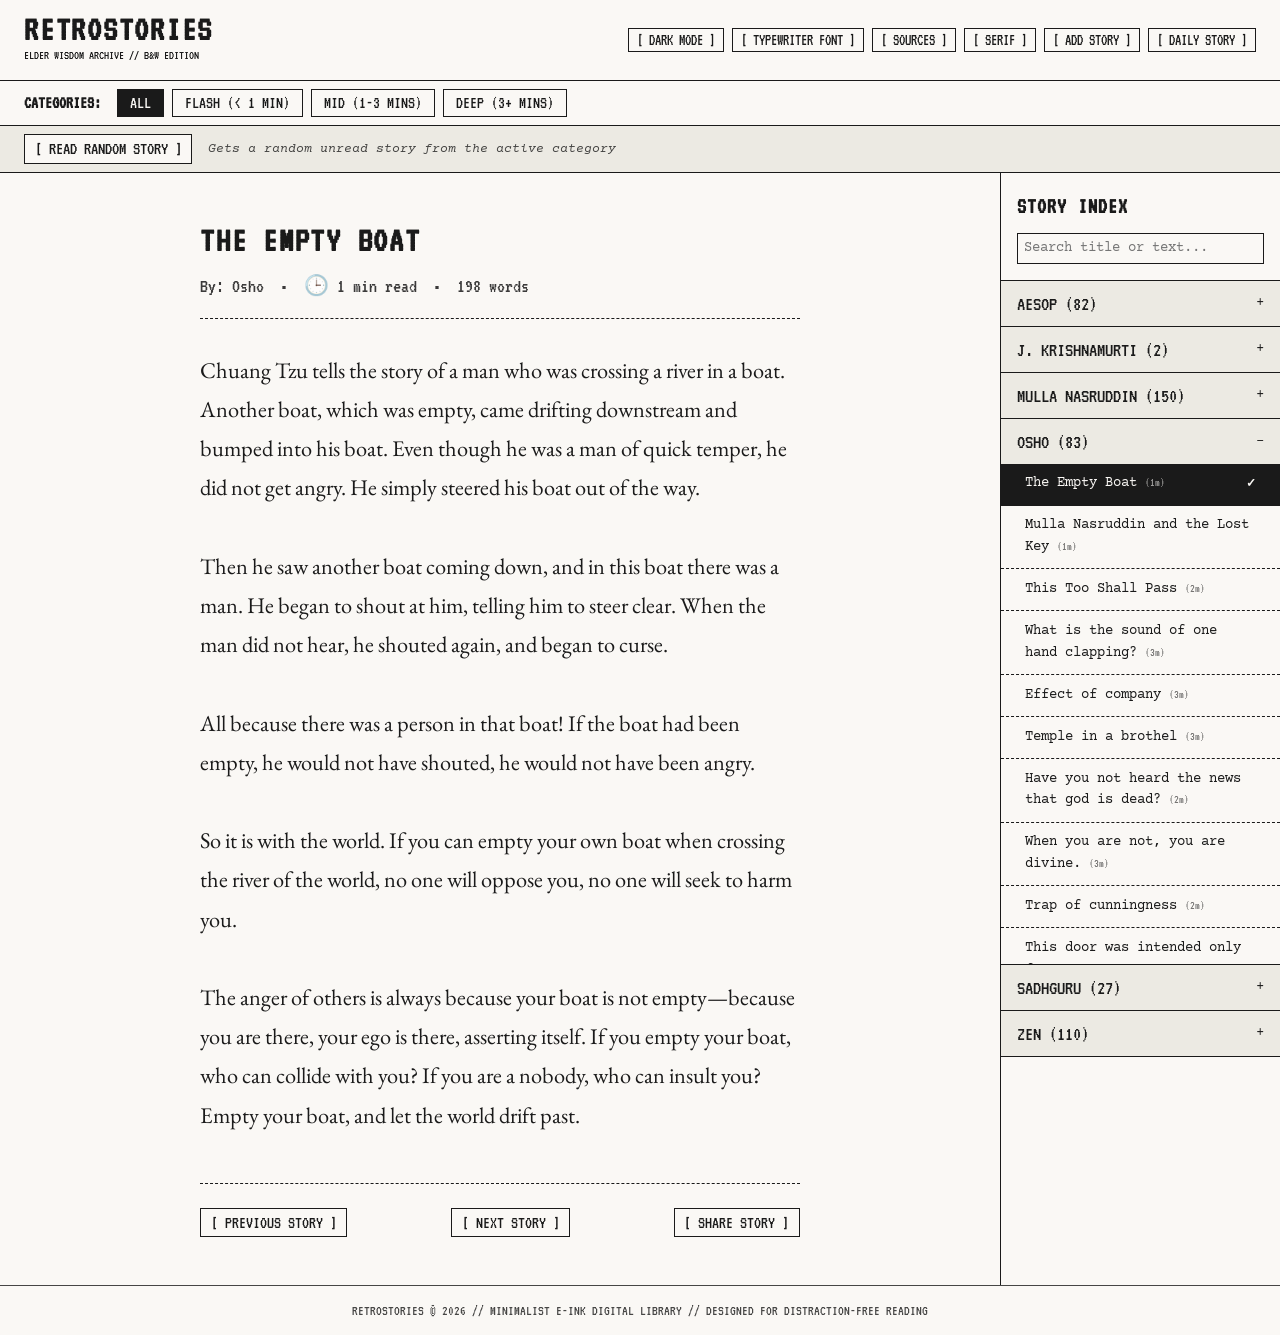
==== index.html @ f1df096c "Add files via upload" ====
<!DOCTYPE html>
<html lang="en">
<head>
  <meta charset="UTF-8">
  <meta name="viewport" content="width=device-width, initial-scale=1.0">
  <meta name="description" content="A simple pixelated, e-ink monochrome stories archive featuring Osho, Zen, Sadhguru, Aesop, and J. Krishnamurti. Designed to be extremely easy on the eyes.">
  <title>RetroStories | An E-Ink Story Archive</title>
  <link rel="stylesheet" href="style.css">
</head>
<body>

  <!-- App Header -->
  <header class="app-header">
    <div class="logo-group">
      <h1>RETROSTORIES</h1>
      <p>ELDER WISDOM ARCHIVE // B&amp;W EDITION</p>
    </div>
    <div class="header-controls">
      <button class="pixel-btn small" id="theme-toggle" title="Toggle dark e-ink mode">[ DARK MODE ]</button>
      <button class="pixel-btn small" id="font-toggle" title="Toggle serif/monospace font">[ TYPEWRITER FONT ]</button>
      <button class="pixel-btn small" id="open-sources-btn" title="View story sources">[ SOURCES ]</button>
      <button class="pixel-btn small" id="font-cycle-btn" title="Cycle font style">[ FONT ]</button>
      <button class="pixel-btn small" id="open-submit-btn" title="Submit a new story">[ ADD STORY ]</button>
      <button class="pixel-btn small" id="subscribe-notify-btn" title="Subscribe to daily stories">[ DAILY STORY ]</button>
    </div>
  </header>

  <!-- Categories Bar (Top) -->
  <div class="categories-bar">
    <span class="cat-label">CATEGORIES:</span>
    <div class="category-tabs">
      <button class="cat-tab active" data-category="all">ALL</button>
      <button class="cat-tab" data-category="flash">FLASH (&lt; 1 MIN)</button>
      <button class="cat-tab" data-category="mid">MID (1-3 MINS)</button>
      <button class="cat-tab" data-category="deep">DEEP (3+ MINS)</button>
    </div>
  </div>

  <!-- Random Action Selector Bar -->
  <div class="random-action-bar">
    <button class="pixel-btn" id="random-story-btn">[ READ RANDOM STORY ]</button>
    <span class="random-hint">Gets a random unread story from the active category</span>
  </div>

  <!-- Main Workspace Layout -->
  <main class="main-layout">
    
    <!-- Left Reading Panel -->
    <section class="reading-panel" id="reading-pane">
      <!-- Story content loaded here -->
    </section>

    <!-- Right Sidebar (Filter by Author / Accordion Index) -->
    <aside class="sidebar" id="sidebar">
      <div class="sidebar-header">
        <h2>STORY INDEX</h2>
        <input type="text" id="search-box" class="search-box" placeholder="Search title or text...">
      </div>
      
      <!-- Accordion list of Authors -->
      <div class="accordion-container" id="accordion-list">
        <!-- Generated Dynamically by app.js -->
      </div>
    </aside>

  </main>

  <!-- Mobile Sidebar Floating Toggle -->
  <button id="mobile-sidebar-toggle" class="pixel-btn mobile-sidebar-toggle">[ OPEN INDEX ]</button>

  <!-- Submit Story Modal Dialog -->
  <div class="modal-overlay" id="submit-modal">
    <div class="modal-box">
      <div class="modal-header">
        <h2>SUBMIT STORY</h2>
        <button class="modal-close" id="close-submit-btn">X</button>
      </div>
      <div class="modal-body">
        <p style="font-size: 0.85rem; margin-bottom: 1rem; opacity: 0.8; font-style: italic;">
          Add a story here. Clicking submit will format an email to the owner or create a GitHub Issue for review. Once approved, the story will be published!
        </p>
        <form id="story-submit-form">
          <div class="form-group">
            <label for="story-title">Story Title*</label>
            <input type="text" id="story-title" class="form-control" placeholder="e.g. The Empty Boat" required>
          </div>
          <div class="form-group">
            <label for="story-author">Author/Source*</label>
            <select id="story-author" class="form-control" required>
              <option value="Zen">Zen</option>
              <option value="Osho">Osho</option>
              <option value="Sadhguru">Sadhguru</option>
              <option value="Aesop">Aesop</option>
              <option value="J. Krishnamurti">J. Krishnamurti</option>
              <option value="Other">Other (Specify below)</option>
            </select>
          </div>
          <div class="form-group" id="custom-author-group" style="display: none;">
            <label for="story-author-custom">Custom Author Name*</label>
            <input type="text" id="story-author-custom" class="form-control" placeholder="e.g. Rabindranath Tagore">
          </div>
          <div class="form-group">
            <label for="story-content">Story Text Content*</label>
            <textarea id="story-content" class="form-control" placeholder="Write or paste your story here..." required></textarea>
          </div>
          <div class="form-actions" style="display: flex; gap: 0.75rem; flex-wrap: wrap;">
            <button type="submit" class="pixel-btn" id="submit-btn-direct">[ SUBMIT STORY ]</button>
            <button type="submit" class="pixel-btn" id="submit-btn-github">[ SUBMIT ON GITHUB ]</button>
          </div>
        </form>
        
        <!-- Code Clipboard Copy Indicator Box -->
        <pre class="copy-preview-box" id="copy-preview"></pre>
      </div>
    </div>
  </div>

  <!-- Notification Success Modal -->
  <div class="modal-overlay" id="notify-modal">
    <div class="modal-box">
      <div class="modal-header">
        <h2>DAILY STORIES</h2>
        <button class="modal-close" id="close-notify-btn">X</button>
      </div>
      <div class="modal-body" style="text-align: center;">
        <p style="font-size: 1.5rem; font-family: var(--font-pixel); margin-bottom: 1rem;">SUBSCRIBED SUCCESSFULLY!</p>
        <p style="font-size: 0.95rem; margin-bottom: 1.5rem;">
          You will now receive a daily wisdom story notification on your device. Keep this browser tab open to stay connected.
        </p>
        <div style="border: 2px dashed var(--border-color); padding: 1rem; margin-bottom: 1.5rem; background-color: var(--active-bg);">
          <p style="font-size: 0.85rem; font-style: italic;">
            Want to test if notifications are working correctly on your system? Click the button below to trigger an immediate test notification.
          </p>
        </div>
        <button class="pixel-btn" id="test-notify-btn">[ TRIGGER TEST NOTIFICATION ]</button>
      </div>
    </div>
  </div>

  <!-- Sources Overlay Page -->
  <div class="sources-overlay" id="sources-overlay">
    <div class="sources-content">
      <h2>STORY SOURCE DIRECTORY</h2>
      <p style="font-size: 0.95rem; margin-bottom: 2rem; opacity: 0.8; font-style: italic; max-width: 600px; margin-left: auto; margin-right: auto; line-height: 1.6;">
        Out of respect for the authors, compilers, and original platforms, here are the primary sources from which the stories in this archive have been collected:
      </p>
      <ul class="sources-list">
        <li>
          <span class="source-name">OSHO STORIES BLOG</span>
          <a href="https://oshostories.wordpress.com/" target="_blank" class="source-link">https://oshostories.wordpress.com/</a>
        </li>
        <li>
          <span class="source-name">OSHO NEWS (1001 TALES)</span>
          <a href="https://www.oshonews.com/category/osho-quotes/quotes-by-osho/1001-tales/" target="_blank" class="source-link">https://www.oshonews.com/.../1001-tales/</a>
        </li>
        <li>
          <span class="source-name">ASHIDA KIM ZEN KOANS</span>
          <a href="https://ashidakim.com/zenkoans/zenindex.html" target="_blank" class="source-link">https://ashidakim.com/zenkoans/</a>
        </li>
        <li>
          <span class="source-name">SOTO ZEN SHORT STORIES</span>
          <a href="https://www.sotozen.com/eng/library/stories/" target="_blank" class="source-link">https://www.sotozen.com/eng/library/stories/</a>
        </li>
        <li>
          <span class="source-name">SADHGURU ZEN STORIES</span>
          <a href="https://isha.sadhguru.org/en/topic/zen-story" target="_blank" class="source-link">https://isha.sadhguru.org/en/topic/zen-story</a>
        </li>
        <li>
          <span class="source-name">SADHGURU BUDDHA STORIES</span>
          <a href="https://isha.sadhguru.org/en/wisdom/article/11-intriguing-buddha-stories-by-sadhguru" target="_blank" class="source-link">https://isha.sadhguru.org/.../11-intriguing-buddha-stories-by-sadhguru</a>
        </li>
        <li>
          <span class="source-name">AESOP FABLES ONLINE</span>
          <a href="https://aesopfables.com/aesopsel.html" target="_blank" class="source-link">https://aesopfables.com/</a>
        </li>
        <li>
          <span class="source-name">AMERICAN LITERATURE (AESOP)</span>
          <a href="https://americanliterature.com/author/aesop" target="_blank" class="source-link">https://americanliterature.com/author/aesop</a>
        </li>
        <li>
          <span class="source-name">LAURA GIBBS' NASRUDDIN</span>
          <a href="https://nasruddin.lauragibbs.net/" target="_blank" class="source-link">https://nasruddin.lauragibbs.net/</a>
        </li>
      </ul>
      <button class="pixel-btn" id="close-sources-btn" style="margin-top: 2.5rem;">[ CLOSE ]</button>
    </div>
  </div>

  <!-- Footer -->
  <footer class="app-footer">
    <p>RETROSTORIES © 2026 // MINIMALIST E-INK DIGITAL LIBRARY // DESIGNED FOR DISTRACTION-FREE READING</p>
  </footer>

  <!-- Include stories scripts first, then stories index, then core app code -->
  <script src="stories/osho.js"></script>
  <script src="stories/zen.js"></script>
  <script src="stories/jk.js"></script>
  <script src="stories/sadhguru.js"></script>
  <script src="stories/aesop.js"></script>
  <script src="stories/nasruddin.js"></script>
  <script src="stories-index.js"></script>
  <script src="app.js"></script>
</body>
</html>
---- style.css ----
@import url('https://fonts.googleapis.com/css2?family=Courier+Prime:ital,wght@0,400;0,700;1,400;1,700&family=EB+Garamond:ital,wght@0,400..800;1,400..800&family=VT323&family=Inter:wght@400;500;600;700&display=swap');

:root {
  /* Elegant Minimalist E-Ink Color Palette */
  --bg-color: #faf8f5;         /* Soft paper background */
  --text-color: #1a1a1a;       /* Charcoal black */
  --border-color: #1a1a1a;     /* Solid line border */
  --active-bg: #eceae3;        /* Hover and active states */
  --card-bg: #ffffff;          /* Modals and sidebar headers */
  
  /* Typography Variables */
  --font-pixel: 'VT323', monospace;
  --font-ui: 'Courier Prime', monospace;
  --font-reading-serif: 'EB Garamond', serif;
  --font-reading-mono: 'Courier Prime', monospace;
  --font-reading-sans: 'Inter', sans-serif;
  --font-active-reading: var(--font-reading-serif);

  --border-width: 1px;
}

/* Inverted / Dark Contrast Mode */
.inverted-mode {
  --bg-color: #1a1a1a;
  --text-color: #f5f3f0;
  --border-color: #f5f3f0;
  --active-bg: #2d2d2d;
  --card-bg: #111111;
}

* {
  box-sizing: border-box;
  margin: 0;
  padding: 0;
}

body {
  background-color: var(--bg-color);
  color: var(--text-color);
  font-family: var(--font-ui);
  line-height: 1.6;
  min-height: 100vh;
  display: flex;
  flex-direction: column;
  transition: background-color 0.2s, color 0.2s, border-color 0.2s;
  overflow-x: hidden;
}

h1, h2, h3, h4 {
  font-family: var(--font-pixel);
  letter-spacing: 0.05em;
  text-transform: uppercase;
  font-weight: 700;
}

/* Header Branding */
header.app-header {
  border-bottom: var(--border-width) solid var(--border-color);
  padding: 0.8rem 1.5rem;
  display: flex;
  justify-content: space-between;
  align-items: center;
}

.logo-group h1 {
  font-size: 2.2rem;
  line-height: 0.95;
}

.logo-group p {
  font-size: 0.8rem;
  font-family: var(--font-pixel);
  opacity: 1;
  color: var(--text-color);
}

.header-controls {
  display: flex;
  gap: 0.5rem;
}

/* Simple Pixel-Art Buttons */
.pixel-btn {
  background-color: var(--bg-color);
  color: var(--text-color);
  border: var(--border-width) solid var(--border-color);
  font-family: var(--font-pixel);
  font-size: 1.15rem;
  padding: 0.3rem 0.6rem;
  cursor: pointer;
  display: inline-flex;
  align-items: center;
  transition: background-color 0.15s, color 0.15s;
  user-select: none;
  text-decoration: none;
}

.pixel-btn:hover {
  background-color: var(--text-color);
  color: var(--bg-color);
}

.pixel-btn.small {
  font-size: 1rem;
  padding: 0.2rem 0.5rem;
}

/* Categories Navigation Bar (Top) */
.categories-bar {
  border-bottom: var(--border-width) solid var(--border-color);
  padding: 0.5rem 1.5rem;
  display: flex;
  align-items: center;
  gap: 1rem;
  flex-wrap: wrap;
}

.cat-label {
  font-family: var(--font-pixel);
  font-size: 1.1rem;
  font-weight: bold;
}

.category-tabs {
  display: flex;
  gap: 0.5rem;
  flex-wrap: wrap;
}

.cat-tab {
  background: none;
  border: var(--border-width) solid var(--border-color);
  color: var(--text-color);
  font-family: var(--font-pixel);
  font-size: 1.1rem;
  padding: 0.25rem 0.75rem;
  cursor: pointer;
  transition: background-color 0.15s, color 0.15s;
}

.cat-tab:hover, .cat-tab.active {
  background-color: var(--text-color);
  color: var(--bg-color);
}

/* Random Action Bar */
.random-action-bar {
  border-bottom: var(--border-width) solid var(--border-color);
  padding: 0.5rem 1.5rem;
  display: flex;
  align-items: center;
  gap: 1rem;
  background-color: var(--active-bg);
}

.random-hint {
  font-size: 0.8rem;
  opacity: 0.8;
  font-style: italic;
}

/* Main Sidebar & Reader Workspace Split */
.main-layout {
  flex: 1;
  display: flex;
  position: relative;
  overflow: hidden;
}

/* Left Reading Panel */
.reading-panel {
  flex: 1;
  padding: 3rem 2rem;
  overflow-y: auto;
  display: flex;
  flex-direction: column;
  align-items: center;
}

.reading-content-wrapper {
  max-width: 60ch; /* Scientifically optimal reading width */
  width: 100%;
}

.story-meta {
  margin-bottom: 2rem;
  border-bottom: 1px dashed var(--border-color);
  padding-bottom: 1rem;
}

.story-meta h2 {
  font-size: 2.2rem;
  line-height: 1.15;
  margin-bottom: 0.5rem;
}

.story-details {
  display: flex;
  gap: 1rem;
  font-family: var(--font-pixel);
  font-size: 1.25rem;
  opacity: 0.85;
}

.story-body {
  font-family: var(--font-active-reading);
  font-size: 1.4rem;
  line-height: 1.75;
  white-space: pre-line;
  word-wrap: break-word;
}

.story-placeholder {
  display: flex;
  flex-direction: column;
  justify-content: center;
  align-items: center;
  height: 100%;
  opacity: 0.6;
  text-align: center;
  padding: 2rem;
}

.story-placeholder h2 {
  font-size: 1.8rem;
  margin-bottom: 0.5rem;
}

/* Right Sidebar */
.sidebar {
  width: 280px;
  border-left: var(--border-width) solid var(--border-color);
  background-color: var(--bg-color);
  display: flex;
  flex-direction: column;
  overflow: hidden;
  transition: transform 0.25s ease;
}

.sidebar-header {
  padding: 1rem;
  border-bottom: var(--border-width) solid var(--border-color);
}

.sidebar-header h2 {
  font-size: 1.4rem;
}

.search-box {
  width: 100%;
  padding: 0.4rem;
  border: var(--border-width) solid var(--border-color);
  background-color: var(--bg-color);
  color: var(--text-color);
  font-family: var(--font-ui);
  font-size: 0.85rem;
  margin-top: 0.5rem;
}

.search-box:focus {
  outline: none;
  background-color: var(--card-bg);
}

/* Accordion Component */
.accordion-container {
  flex: 1;
  overflow-y: auto;
}

.accordion-item {
  border-bottom: var(--border-width) solid var(--border-color);
}

.accordion-header {
  width: 100%;
  padding: 0.75rem 1rem;
  background-color: var(--active-bg);
  border: none;
  color: var(--text-color);
  text-align: left;
  font-family: var(--font-pixel);
  font-size: 1.3rem;
  cursor: pointer;
  display: flex;
  justify-content: space-between;
  align-items: center;
  user-select: none;
}

.accordion-header:hover {
  background-color: var(--text-color);
  color: var(--bg-color);
}

.accordion-icon {
  font-family: var(--font-ui);
  font-size: 0.9rem;
}

.accordion-content {
  max-height: 0;
  overflow: hidden;
  list-style: none;
  background-color: var(--bg-color);
  transition: max-height 0.2s ease-out;
}

.accordion-item.active .accordion-content {
  max-height: 500px; /* high enough to show story lists */
  overflow-y: auto;
}

.accordion-story-link {
  padding: 0.6rem 1.5rem;
  font-size: 0.85rem;
  border-bottom: 1px dashed var(--border-color);
  cursor: pointer;
  display: flex;
  justify-content: space-between;
  align-items: center;
  transition: background-color 0.1s;
}

.accordion-story-link:last-child {
  border-bottom: none;
}

.accordion-story-link:hover {
  background-color: var(--active-bg);
}

.accordion-story-link.active {
  background-color: var(--text-color);
  color: var(--bg-color);
}

.story-read-mark {
  font-size: 0.75rem;
  font-weight: bold;
}

.sidebar-read-time {
  font-size: 0.75rem;
  opacity: 0.6;
  margin-left: 0.5rem;
  font-family: var(--font-pixel);
  display: inline-block;
}

/* Mobile Sidebar Floating Button */
.mobile-sidebar-toggle {
  display: none;
  position: fixed;
  bottom: 20px;
  right: 20px;
  z-index: 20;
}

/* Modal Dialogs */
.modal-overlay {
  position: fixed;
  top: 0;
  left: 0;
  width: 100%;
  height: 100%;
  background-color: rgba(0, 0, 0, 0.4);
  display: flex;
  justify-content: center;
  align-items: center;
  z-index: 100;
  opacity: 0;
  pointer-events: none;
  transition: opacity 0.2s ease;
}

.modal-overlay.active {
  opacity: 1;
  pointer-events: all;
}

.modal-box {
  background-color: var(--bg-color);
  border: var(--border-width) solid var(--border-color);
  max-width: 500px;
  width: 100%;
  max-height: 90vh;
  overflow-y: auto;
  display: flex;
  flex-direction: column;
}

.modal-header {
  padding: 0.8rem 1.2rem;
  border-bottom: var(--border-width) solid var(--border-color);
  background-color: var(--active-bg);
  display: flex;
  justify-content: space-between;
  align-items: center;
}

.modal-close {
  font-family: var(--font-ui);
  font-size: 1.1rem;
  background: none;
  border: none;
  color: var(--text-color);
  cursor: pointer;
}

.modal-close:hover {
  font-weight: bold;
}

.modal-body {
  padding: 1.2rem;
}

/* Inputs & Labels */
.form-group {
  margin-bottom: 1rem;
}

.form-group label {
  display: block;
  font-family: var(--font-pixel);
  font-size: 1.2rem;
  margin-bottom: 0.2rem;
}

.form-control {
  width: 100%;
  padding: 0.5rem;
  border: var(--border-width) solid var(--border-color);
  background-color: var(--bg-color);
  color: var(--text-color);
  font-family: var(--font-ui);
  font-size: 0.9rem;
}

.form-control:focus {
  outline: none;
  background-color: var(--card-bg);
}

textarea.form-control {
  resize: vertical;
  min-height: 120px;
}

.form-actions {
  display: flex;
  gap: 0.5rem;
  justify-content: flex-end;
  margin-top: 1rem;
}

/* Preview Output Block */
.copy-preview-box {
  background-color: var(--active-bg);
  border: 1px dashed var(--border-color);
  padding: 0.75rem;
  margin-top: 0.75rem;
  font-size: 0.75rem;
  font-family: monospace;
  white-space: pre-wrap;
  word-break: break-all;
  max-height: 120px;
  overflow-y: auto;
  display: none;
}

/* Toast Messages */
.toast-msg {
  position: fixed;
  bottom: 20px;
  left: 50%;
  transform: translateX(-50%) translateY(100px);
  background-color: var(--text-color);
  color: var(--bg-color);
  border: var(--border-width) solid var(--border-color);
  padding: 0.5rem 1rem;
  font-family: var(--font-pixel);
  font-size: 1.15rem;
  z-index: 200;
  opacity: 0;
  transition: transform 0.2s ease, opacity 0.2s ease;
}

.toast-msg.show {
  transform: translateX(-50%) translateY(0);
  opacity: 1;
}

/* App Footer */
footer.app-footer {
  border-top: var(--border-width) solid var(--border-color);
  padding: 0.8rem 1.5rem;
  text-align: center;
  font-size: 0.9rem;
  font-family: var(--font-pixel);
  opacity: 0.8;
}

/* Responsive Web Layout */
@media (max-width: 768px) {
  header.app-header {
    flex-direction: column;
    align-items: flex-start;
    gap: 0.5rem;
  }
  
  .header-controls {
    width: 100%;
    justify-content: space-between;
  }
  
  .header-controls button {
    flex: 1;
    font-size: 0.9rem;
    text-align: center;
  }

  .categories-bar {
    padding: 0.5rem 1rem;
  }

  .main-layout {
    flex-direction: column;
  }

  .reading-panel {
    padding: 1.5rem 1rem;
    height: calc(100vh - 220px);
  }
  
  .story-meta h2 {
    font-size: 1.8rem;
  }
  
  .story-body {
    font-size: 1.2rem;
  }

  /* Sidebar Drawer on Mobile */
  .sidebar {
    position: fixed;
    bottom: 0;
    left: 0;
    width: 100%;
    height: 55vh;
    border-left: none;
    border-top: var(--border-width) solid var(--border-color);
    transform: translateY(100%);
    z-index: 15;
    box-shadow: 0px -4px 10px rgba(0, 0, 0, 0.15);
  }

  .sidebar.mobile-open {
    transform: translateY(0);
  }

  .mobile-sidebar-toggle {
    display: block;
  }
}

/* Story Navigation (Previous/Next) */
.story-navigation {
  display: flex;
  justify-content: space-between;
  margin-top: 3rem;
  border-top: 1px dashed var(--border-color);
  padding-top: 1.5rem;
  width: 100%;
}

.story-navigation .pixel-btn {
  font-size: 1.1rem;
}

@media (max-width: 480px) {
  .story-navigation {
    flex-direction: column;
    gap: 0.75rem;
  }
  .story-navigation .pixel-btn {
    width: 100%;
    justify-content: center;
  }
}

/* Sources Overlay - Complete Black Page */
.sources-overlay {
  position: fixed;
  top: 0;
  left: 0;
  width: 100%;
  height: 100%;
  background-color: #000000;
  color: #ffffff;
  display: flex;
  justify-content: center;
  align-items: center;
  z-index: 2000;
  opacity: 0;
  pointer-events: none;
  transition: opacity 0.25s ease;
  overflow-y: auto;
  padding: 2rem 1rem;
}

.sources-overlay.active {
  opacity: 1;
  pointer-events: all;
}

.sources-content {
  max-width: 650px;
  width: 100%;
  text-align: center;
  display: flex;
  flex-direction: column;
  align-items: center;
}

.sources-content h2 {
  font-family: var(--font-pixel);
  font-size: 2.2rem;
  color: #ffffff;
  border-bottom: 2px solid #ffffff;
  padding-bottom: 0.5rem;
  margin-bottom: 1.5rem;
  letter-spacing: 2px;
}

.sources-list {
  list-style: none;
  width: 100%;
  padding: 0;
  margin: 1.5rem 0;
  text-align: left;
}

.sources-list li {
  display: flex;
  justify-content: space-between;
  align-items: center;
  border-bottom: 1px dashed #444444;
  padding: 0.8rem 0;
  font-size: 0.9rem;
  gap: 1rem;
}

.sources-list li:last-child {
  border-bottom: none;
}

.source-name {
  font-family: var(--font-pixel);
  font-size: 1.1rem;
  color: #bbbbbb;
  min-width: 200px;
}

.source-link {
  color: #ffffff;
  text-decoration: underline;
  transition: color 0.15s;
  font-family: monospace;
  overflow: hidden;
  text-overflow: ellipsis;
  white-space: nowrap;
}

.source-link:hover {
  color: #888888;
}

@media (max-width: 600px) {
  .sources-list li {
    flex-direction: column;
    align-items: flex-start;
    gap: 0.3rem;
  }
  .source-name {
    font-size: 1rem;
  }
  .source-link {
    font-size: 0.8rem;
    max-width: 100%;
  }
}
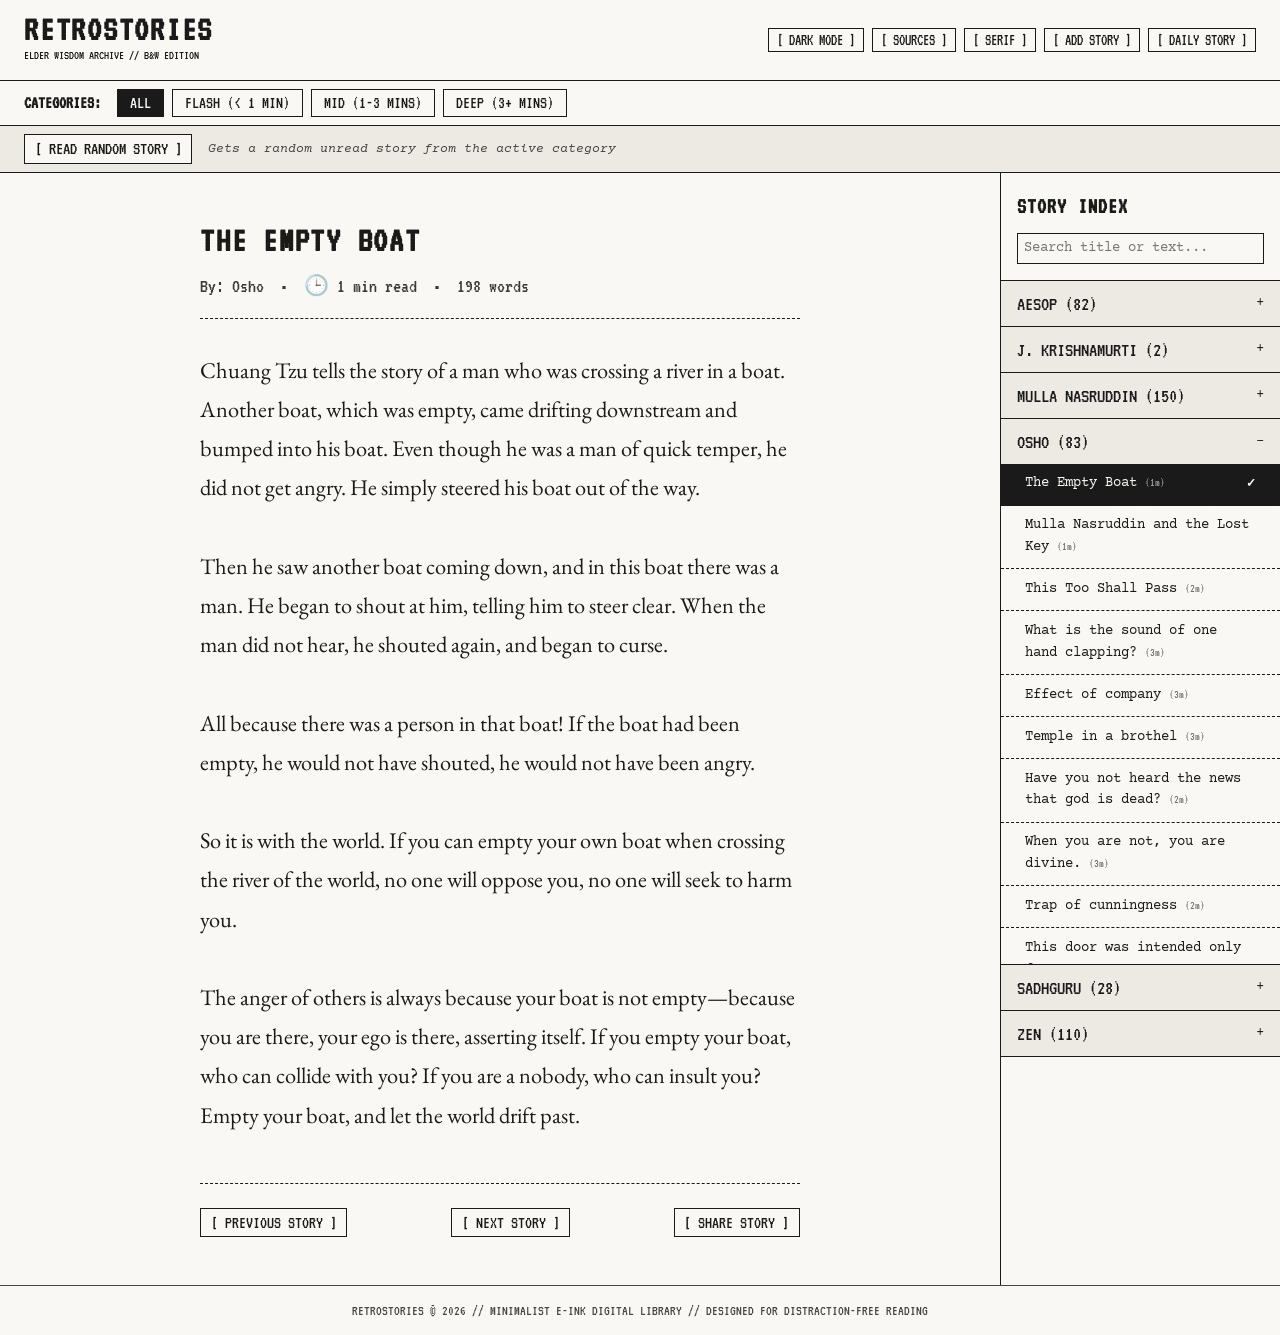
==== commit 083b199d: "Add files via upload" ====
--- a/index.html
+++ b/index.html
@@ -17,7 +17,6 @@
     </div>
     <div class="header-controls">
       <button class="pixel-btn small" id="theme-toggle" title="Toggle dark e-ink mode">[ DARK MODE ]</button>
-      <button class="pixel-btn small" id="font-toggle" title="Toggle serif/monospace font">[ TYPEWRITER FONT ]</button>
       <button class="pixel-btn small" id="open-sources-btn" title="View story sources">[ SOURCES ]</button>
       <button class="pixel-btn small" id="font-cycle-btn" title="Cycle font style">[ FONT ]</button>
       <button class="pixel-btn small" id="open-submit-btn" title="Submit a new story">[ ADD STORY ]</button>
